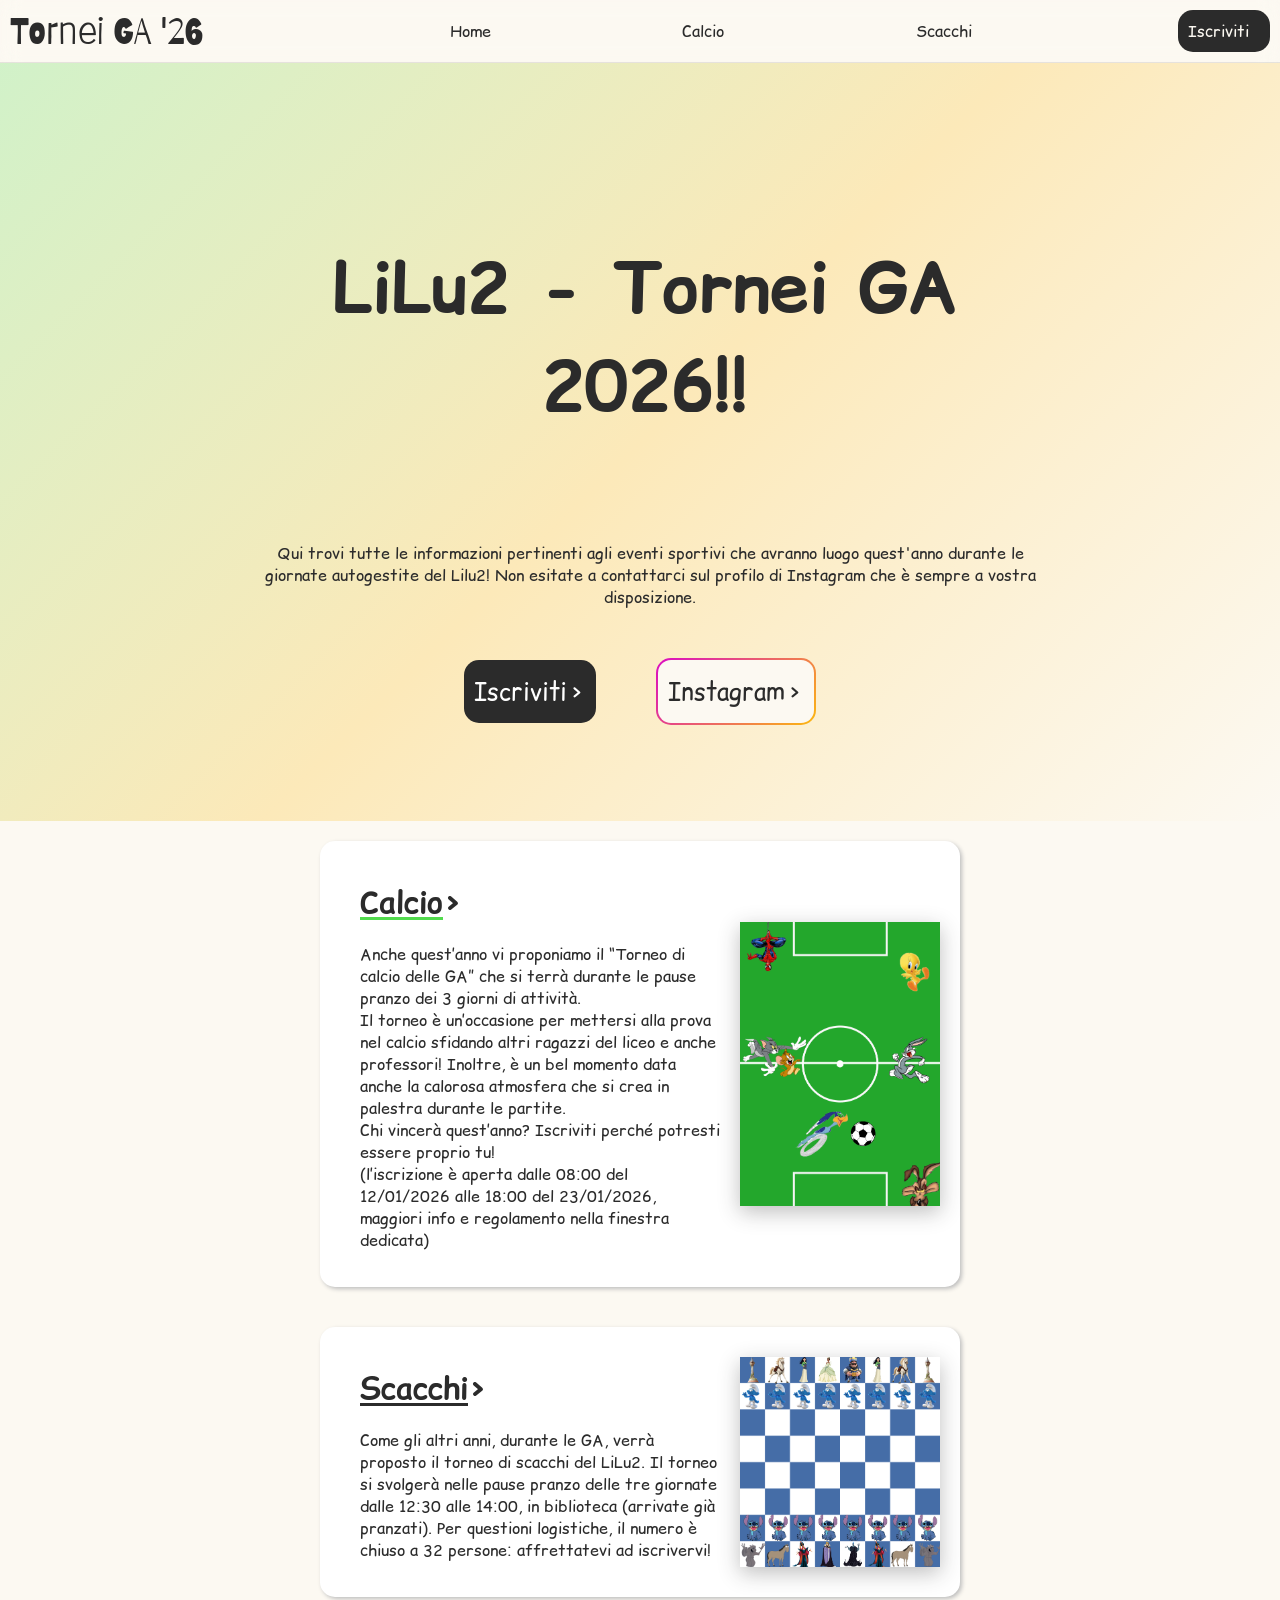
==== index.html @ f0658c74 "File per il sito" ====
<!DOCTYPE html>
<html lang="en">
    <head>
        <meta charset="UTF-8">
        <title>Tornei GA</title>
        <link rel = "stylesheet" href="index.css">
    </head>

    <body class="index">
        
        <nav>
            <div>
                <a href="index.php" class="logo">Tornei GA '26</a>
                <ul>
                    <li><a href="index.php">Home</a></li>
                    <li><a class="calcio" href="calcio.php">Calcio</a></li>
                    <li><a class="scacchi" href="scacchi.php">Scacchi</a></li>
                </ul>
                <a href="iscrizione.php" class="iscrizione">Iscriviti</a>
            </div>
        </nav>

        <section class="hero">
            <div class="hero_content">
                <h1 class="hero_h1">LiLu2 - Tornei GA 2026!!</h1>
                <p class="hero_p">
                    Qui trovi tutte le informazioni pertinenti agli eventi sportivi che avranno luogo quest'anno durante le giornate autogestite del Lilu2! Non esitate a contattarci sul profilo di Instagram che è sempre a vostra disposizione.
                </p>
                <a href="iscrizione.php" class="hero_iscrizione">Iscriviti</a><a href="https://www.instagram.com/galilu2?igsh=ZjF3dnkwa2pucnRk" class="Instagram" target="_blank">Instagram</a>
            </div>

        </section>

        <section class="index_cards">

        
        
            <div class="div_image">
                
                <div class="index">
                    <h2><a href="calcio.php" class="calcio">Calcio</a></h2>
                    <p>
                        Anche quest’anno vi proponiamo il “Torneo di calcio delle GA” che si terrà durante le pause pranzo dei 3 giorni di attività. <br>

                        Il torneo è un’occasione per mettersi alla prova nel calcio sfidando altri ragazzi del liceo e anche professori! Inoltre, è un bel momento data anche la calorosa atmosfera che si crea in palestra durante le partite.<br>

                        Chi vincerà quest’anno? Iscriviti perché potresti essere proprio tu!<br>

                        (l’iscrizione è aperta dalle 08:00 del 12/01/2026 alle 18:00 del 23/01/2026, maggiori info e regolamento nella finestra dedicata)<br>
                    </p>
                </div>
                <img src="images/campo_calcio.png" alt="campo da calcio">
            </div>
            
        
            
            <div class="div_image">
                <div class="index">
                    <h2><a class="scacchi" href="scacchi.php">Scacchi</a></h2>
                
                    <p> Come gli altri anni, durante le GA, verrà proposto il torneo di scacchi del LiLu2. 
                        Il torneo si svolgerà nelle pause pranzo delle tre giornate dalle 12:30 alle 14:00, in biblioteca (arrivate già pranzati). 
                        Per questioni logistiche, il numero è chiuso a 32 persone: affrettatevi ad iscrivervi! 
                    </p> 
                </div>
                <img src="images/scacchiera.png" alt="scacchiera">

            </div>
        </section>
    </body>
---- index.css ----
@import url('https://fonts.googleapis.com/css2?family=Manrope:wght@200..800&display=swap');
@import url('https://fonts.googleapis.com/css2?family=Barriecito&display=swap');
@import url('https://fonts.googleapis.com/css2?family=Comic+Relief:wght@400;700&display=swap');
body {
    background-color: #fcf9f2;
    color: #2b2b2b;
    font-family: "Comic Relief";
    margin: 0;
}

h1{
    text-align:left;
    font-weight: 700;
    font-size: 70px;
    padding-top: 50px;
    margin-left: 10px;
    padding-bottom: 50px;
   

}

h2{
    text-align:left;
    font-weight: 700;
    font-size: 30px;
    margin: 20px;
    text-decoration: underline;
    text-decoration-thickness: 2px;
    text-underline-offset: 4px;  

}
h3{
    font-weight: 600;
    font-size: 24;
    text-decoration: underline 2px;
    margin-left: 20px;
}



p{
    text-align:left;
    font-weight: 400;
    margin-left: 20px;
    font-size: 16px;
}

button{
    background-attachment: scroll;
    background-color: #2b2b2b;
    color:#fcf9f2;
    border-style: hidden ;
    border-radius: 15px; 
    padding: 10px;
    margin: 15px;
    text-align: center;
    font-weight: 400;
    font-size: 16px;
    cursor: pointer;
    transition: all 0.2s ease;
}

button:hover{
    transform: scale(1.05);
}
div.nav{
    width: 100vw;
}

nav{
    position: sticky;
    top: 0;
    margin: 0;
    width: 100%;
    max-width: 100%;
    font-weight: 400;
    display: block;
    background: transparent;
    backdrop-filter: blur(10px);
    border-bottom: 1px solid #2b2b2b1a;
    overflow-x: auto;
    

}
nav div {
    display: flex;
    min-width: 600px; 
    align-items: center;
}

nav ul {
    list-style: none;
    display: flex;
    flex-grow: 1;
    justify-content: space-evenly;
    margin-left: 20px;
    margin-right: 20px;
}


nav ul li a{
    color: #2b2b2b;
    border-style: hidden;
    border-radius: 10px;
    padding: 5px;
    text-decoration: none;
    font-family: "Comic Relief";
    font-size: 16px;
    font-weight: 400;
    position: relative;
}

nav ul li a::after{
    content: '';
    position: absolute;
    bottom: -1px;
    left: 0;
    width: 0;
    height: 2px;
    transition: width 0.2s ease;
}
nav ul li a:hover::after{
    width: 100%;
}
nav ul li a.calcio::after{
    background-color:#52db4d;
}
nav ul li a.pallavolo::after{
    background-color:#fcb90f;
}
nav ul li a.scacchi::after{
    background-color:#2b2b2b;
}



.logo{
    font-family: "Barriecito";
    font-size: 36px;
    transition: transform 0.2s ease;
    color: #2b2b2b;
    margin: 5px;
    margin-left: 10px;
    margin-right:0px;
    text-decoration: none;
}
.logo:hover{
    transform: scale(1.05) rotate(2deg);

}
a.iscrizione{
    border-style: hidden;
    padding: 10px;
    border-radius: 15px;
    background-color:#2b2b2b;
    color:#fcf9f2; 
    transition: all 0.2s ease; 
    text-decoration: none;
    margin: 10px;
    margin-left: 0px;  
}
a.iscrizione::after{
    content: ' ›';
    margin-left: 5px;
    display: inline-block;
    opacity: 0;
    transform: translateX(-10px);
    transition: all 0.2s ease;
}
a.iscrizione:hover{
    transform: translateX(2px);
}
a.iscrizione:hover::after{
    opacity: 100%;
    transform: translateX(0);
}

.index_cards{
    display: flex;
    flex-wrap: wrap;
    justify-content: center;
}



div.div_image{
    display: flex;
    margin: 20px;
    gap: 20px;
    align-items: center;

}
body.index div.div_image{
    background-color: #ffffff;
    border-radius: 15px;
    max-width: 600px;
    min-width: 0;
    box-shadow: 2px 2px 4px oklch(80% 0 0);
    padding: 20px;
}

div.div_image img{
    max-width: 400px; 
    max-height: 565px;
    height: auto;
    min-width: 200px;
    flex-grow: 1;
    box-shadow: 0 6px 20px rgba(43, 43, 43, 0.3);
}
div.div_image#calcio{
    align-items: center;
}
div.div_image#calcio img{
    max-width: 600px;
}
div.div_image#calcio div{
    max-width: 600px;
    min-width: 300px;
}


div.div_image div{
    flex-shrink: 1;
    flex-grow: 1;
    min-width: 200px;
    max-width: 700px;
    margin-right: auto;
}


h2 a{
    color:#2b2b2b;
}

h2 a::after{
    content:'›';
    transition: all 0.3s ease;
    display: inline-block;
}
h2 a:hover::after{
    transform: translateX(5px);
}
h2 a.calcio{
    text-decoration-color: #52db4d;
}


h2 a.pallavolo{
    text-decoration-color:#fcb90f;
}
h2 a.scacchi{
    text-decoration-color:#2b2b2b;
}


div.pagina_iscrizione{
    padding: 30px;
    padding-bottom: 100px;
    border: 2px solid #adadad;
    border-radius: 15px;
    margin: 20px;
    margin-top: 150px; 
    min-height: 300px;
    
}

button.iscrizione{
    margin-top: 50px;
}

#container_iscrizioni{
    display: flex;
    justify-content: center;
    padding: 30px;
}

div.pagina_iscrizione h2{
    text-decoration: none;
    font-size: 24px;
    margin-top: 0;

}

#allievi_iscrizione div.pagina_iscrizione{
    margin-top: 100px;
}

.section{
    opacity: 0;
    transition: transform 0.35s ease-out;
    transform: translateX(0px);
    pointer-events: none;
    position: absolute;
}
.section.active {
  opacity: 1;                     
  transform: translateX(0px);      
  pointer-events: auto;           
}
.section.active.forward{
    transform: translateX(-10px);
}
.section.active.back{                
    transform: translateX(10px);          
}
body.success{
    background-color: white;
}
img.success{
    width: 100vw;
    
}



label input[type="text"], label input[type="email"]{
    font-family: "Comic Relief";
    font-size: 16px;
    border: 1px solid #adadad;
    background-color:#fcf9f2;
    border-radius: 10px;
    outline: none;
    padding: 5px;
    margin-bottom: 20px;
}
input[type="tel"]{
    font-family: "Comic Relief";
    font-size: 16px;
    border-style: solid;
    border-color:#adadad;
    background-color:#fcf9f2;
    border-radius: 10px;
    border-width: 1px;
    outline: none;
    padding: 5px;
    margin: 20px;
}

label.nomi input{
    width: 100px;
}


label.classe input{
    width: 40px;
    text-align: center;
}
label.telefono input{
    width: 150px;
}
label.e-mail input{
    width: 200px;
}

input[type="radio"]{
    border-style: solid;
    border-width: 2px;
    accent-color: grey;
    cursor: pointer;
    outline: none;
    margin-bottom: 20px;
}
input[type="radio"].calcio_input{
    accent-color: #52db4d;
}
input[type="radio"].pallavolo_input{
    accent-color: #fcb90f;
}
input[type="radio"].scacchi_input{
    accent-color: #2b2b2b;
}

body.admin table{
    border-collapse: collapse;
    border: 2px solid #2b2b2b;
    margin: 20px;
    width: calc(100vw - 40px) !important;
    table-layout: fixed !important;
    box-sizing: border-box;

}

table.colonne5 th, table.colonne5 td{
    padding: 5px;
    border: 2px solid #2b2b2b;
    width: 20%
}
table.colonne4 th, table.colonne4 td{
    padding: 5px;
    border: 2px solid #2b2b2b;
    width: 25%
}
table.colonne6 th, table.colonne6 td{
    padding: 5px;
    border: 2px solid #2b2b2b;
    width: calc(100% / 6)
}
body.admin h2{
    text-decoration: none;
}

section.hero {
    min-height: 70vh; 
    display: flex;
    align-items: center;
    justify-content: center;
    background: linear-gradient(135deg, 
            rgba(82, 219, 77, 0.25) 0%,
            rgba(252, 185, 15, 0.25) 50%,
            #fcf9f2 100%);
    padding: 4rem 5%;
    margin: 0;
}
body.calcio section.hero, body.pallavolo section.hero, body.scacchi section.hero{
    min-height: 30vh;
    background: none;
}

div.hero_content {
    max-width: 800px;
    text-align: center;
}
.hero_h1, .hero_p{
    text-align: center;
}
.hero_p{
    margin-bottom: 50px;
}

.hero a{
    color:#ffffff;
    background-color: #2b2b2b;
    padding: 10px;
    border-radius: 15px;
    text-decoration: none;
    font-size: 24px;
    display: inline-block;
    margin: 30px;
    margin-top: 0;
    transition: all 0.3s ease;
}
.hero a::after {
    content: '›'; 
    margin: 5px;
    transition: transform 0.3s ease;
    display: inline-block;
}
.hero a:hover {
    transform: translateY(-2px);
    box-shadow: 0 6px 20px rgba(43, 43, 43, 0.3);
    
}

.hero a:hover::after {
    transform: translateX(5px); 
    
}
.hero a.Instagram{
    background-color: #fcf9f2;
    color: #2b2b2b;
    border: 2px solid transparent;
    background-image: 
        linear-gradient(#fcf9f2, #fcf9f2),
        linear-gradient(135deg, #da0ac5 0%, #fcb90f 100%);
    background-origin: border-box;
    background-clip: padding-box, border-box;
}

section.gradiente{
    min-height: 50vh;
    align-items: normal;
    justify-content: center;
}
body.calcio section.gradiente{
    background: linear-gradient(180deg, 
            rgba(82, 219, 77, 0.25) 0%,
            #fcf9f2 100%);
}
body.pallavolo section.gradiente{
    background: linear-gradient(180deg,
            rgba(252, 185, 15, 0.25) 0%,
            #fcf9f2 100%);
}
body.scacchi section.gradiente{
    background: linear-gradient(180deg,
            rgb(117, 117, 117) 0%,
            #fcf9f2 100%);
}


section.quick_info{
    padding: 50px;
}
div.grid_container{
    display: grid;
    grid-template-columns: repeat(auto-fit, minmax(150px, 1fr));
    gap: 2rem;
}
div.grid_item{
    display: flex;
    flex-direction: column;
    gap: 0.5rem;
    background-color:#ffffff;
    border-radius: 15px;
    box-shadow: 0 2px 8px rgba(43, 43, 43, 0.1);
    padding: 10px;

}
span.title{
    font-size: 20px;
    font-weight: 500;
    padding-bottom: 10px;
}

section.info_principali{
    padding: 30px;
    background-color:#fcf9f2;
}
div.card_image{
    display: flex;
    max-width: 100vw;
    gap: 30px;
    align-items: flex-start;
    align-items: top;
}

div.card{
    padding: 20px;
    padding-top: 10px;
    margin-bottom: 100px;
    box-shadow: 0 6px 20px rgba(43, 43, 43, 0.3);
    background-color:#ffffff;
    border-radius: 15px;
}
div.card_image img{
    min-width: 0;
    max-width: 500px;
    height: auto;
}
div.card_image div{
    flex: 0 0 30vw;
}

body.calcio h2{
    text-decoration-color: #52db4d;
}
body.pallavolo h2{
    text-decoration-color:#fcb90f;
}
body.scacchi h2{
    text-decoration-color:#2b2b2b;
}
div.columns{
    display: flex;
    flex-direction: row;
    max-width: 100%;
}
body.calcio div.column_1{
    border-right: solid 2px #52db4d;
    width: 50%; 
}
body.pallavolo div.column_1{
    border-right: solid 2px #fcb90f;
    width: 50%; 
}
body.scacchi div.column_1{
    border-right: solid 2px #2b2b2b;
    width: 50%; 
}

div.ore{
    min-width: 150px;
    margin-right: 20px;
    
}

body.calcio div.ore ul li::marker{
    color:#52db4d;

}
body.pallavolo div.ore ul li::marker{
    color:#fcb90f;

}
body.scacchi div.ore ul li::marker{
    color:#2b2b2b;

}
div.info_ore ul{
    list-style: none;
    min-width: 350px;
}
body.success{
    display: flex;
    flex-direction: column;
    justify-content: center;
}
a.success{
    background-color:#2b2b2b;
    color:#fcf9f2;
    border-radius: 15px; 
    padding: 10px;
    margin: 15px;
    text-align: center;
    text-decoration: none;
}
#conferma_titolo{
    text-decoration: none;    
}
.hero a.pdf{
    background-color: transparent;
    text-decoration: 2px solid #2b2b2b underline;
    color:#2b2b2b;
    transition: none; 
}
.hero a.pdf::after {
    content: ''; 
}
.hero a.pdf:hover {
    transform: none;
    box-shadow: none;
    
}

.hero a.pdf:hover::after {
    transform: none;
    
}
#pdf_calcio:hover{
    color:#52db4d;
    text-decoration-color: #52db4d;
}
#pdf_pallavolo:hover{
    color:#fcb90f;
    text-decoration-color:#fcb90f;
}
#programma_temporaneo{
    border: 2px dashed #2b2b2b;
    padding: 10px;
    border-radius: 5px;
}
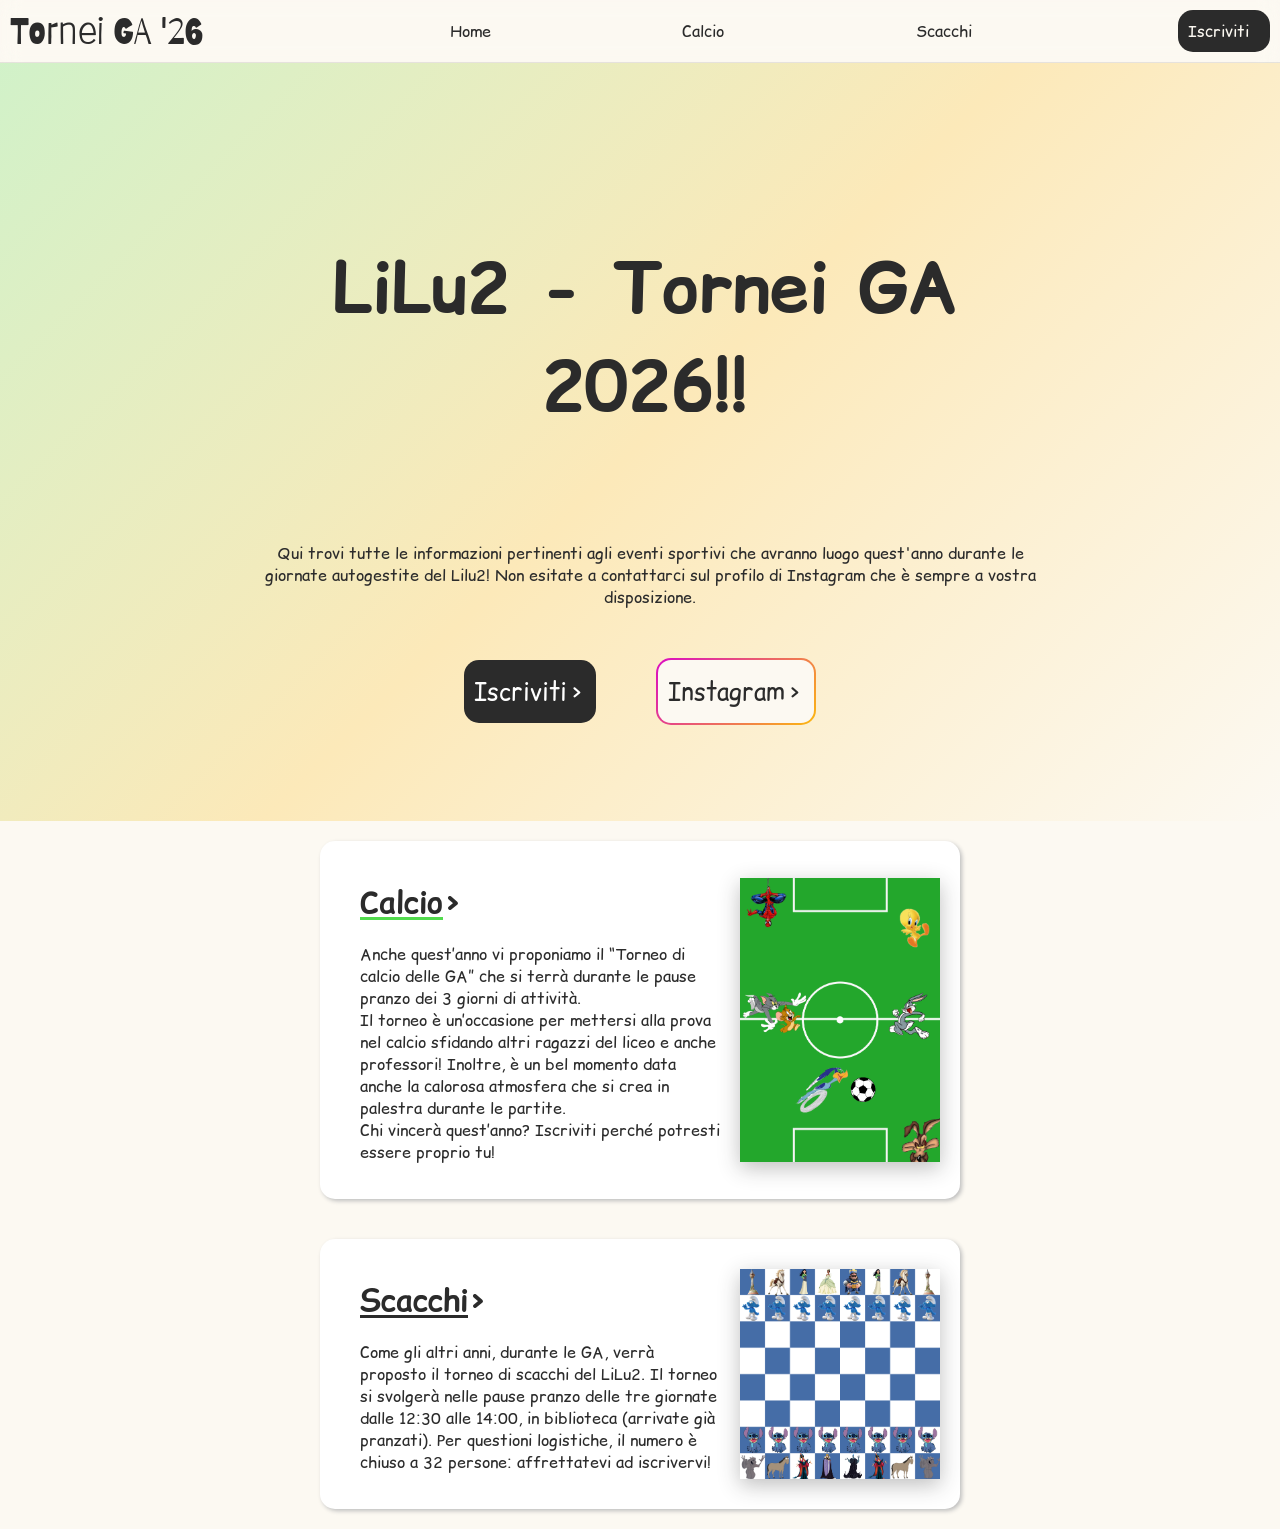
==== commit 05f43e8f: "Add files via upload" ====
--- a/index.html
+++ b/index.html
@@ -44,9 +44,7 @@
 
                         Il torneo è un’occasione per mettersi alla prova nel calcio sfidando altri ragazzi del liceo e anche professori! Inoltre, è un bel momento data anche la calorosa atmosfera che si crea in palestra durante le partite.<br>
 
-                        Chi vincerà quest’anno? Iscriviti perché potresti essere proprio tu!<br>
-
-                        (l’iscrizione è aperta dalle 08:00 del 12/01/2026 alle 18:00 del 23/01/2026, maggiori info e regolamento nella finestra dedicata)<br>
+                        Chi vincerà quest’anno? Iscriviti perché potresti essere proprio tu!
                     </p>
                 </div>
                 <img src="images/campo_calcio.png" alt="campo da calcio">
